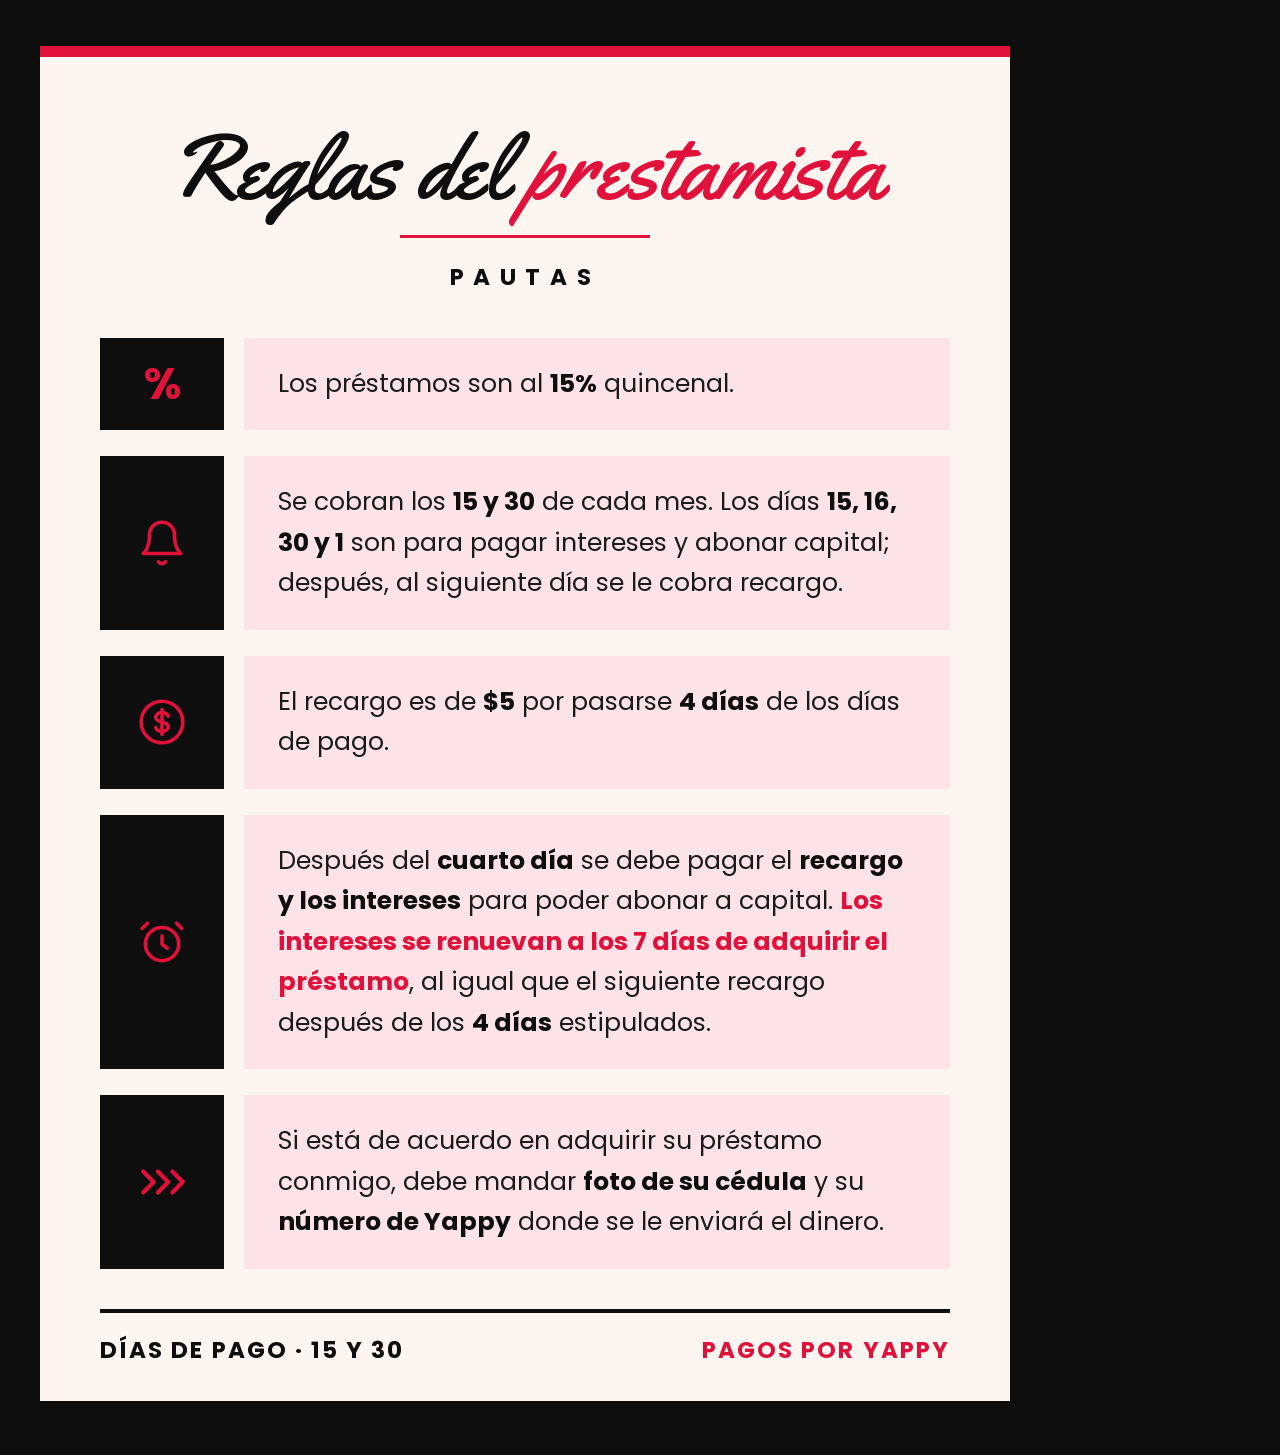
==== reglas-prestamista.html @ 77a9c2ee "Actualizar regla 4: los intereses se renuevan a los 7 días Se reemplaza el texto que indicaba la ren" ====
<!DOCTYPE html>
<html lang="es">
<head>
<meta charset="UTF-8">
<title>Reglas del prestamista</title>
<link rel="stylesheet" href="fonts-inline.css">
<style>
  :root{
    --rojo:#E0123C;
    --negro:#0E0E0E;
    --crema:#FCF5F0;
    --rosa:#FBE3E7;
  }
  *{box-sizing:border-box;margin:0;padding:0;}
  body{
    width:1050px;
    background:var(--negro);
    font-family:'Poppins',Arial,sans-serif;
    padding:46px 40px 54px;
  }
  .card{
    background:var(--crema);
    padding:0 0 34px;
  }
  .topbar{height:11px;background:var(--rojo);}
  header{padding:58px 70px 0;text-align:center;}
  h1{
    font-family:'Yellowtail',cursive;
    font-size:92px;
    font-weight:400;
    color:var(--negro);
    line-height:1.15;
    white-space:nowrap;
  }
  h1 em{font-style:normal;color:var(--rojo);}
  .rule{
    width:250px;height:3px;background:var(--rojo);
    margin:14px auto 22px;
  }
  .sub{
    font-size:23px;font-weight:700;letter-spacing:.42em;
    color:var(--negro);text-transform:uppercase;
  }
  .rules{padding:44px 60px 0;display:flex;flex-direction:column;gap:26px;}
  .row{display:flex;gap:20px;align-items:stretch;}
  .icon{
    flex:0 0 124px;background:var(--negro);
    display:flex;align-items:center;justify-content:center;
  }
  .icon svg{width:50px;height:50px;}
  .icon .pct{font-size:44px;font-weight:700;color:var(--rojo);line-height:1;}
  .text{
    flex:1;background:var(--rosa);
    padding:26px 34px;
    font-size:25px;line-height:1.62;color:#1A1A1A;
  }
  .text b{font-weight:700;color:#0E0E0E;}
  .text .rojo{color:var(--rojo);font-weight:700;}
  footer{margin:40px 60px 0;border-top:4px solid var(--negro);padding-top:20px;
    display:flex;justify-content:space-between;align-items:center;}
  footer .izq{font-size:23px;font-weight:700;letter-spacing:.09em;color:var(--negro);}
  footer .der{font-size:23px;font-weight:700;letter-spacing:.09em;color:var(--rojo);}
</style>
</head>
<body>
<div class="card">
  <div class="topbar"></div>

  <header>
    <h1>Reglas del <em>prestamista</em></h1>
    <div class="rule"></div>
    <div class="sub">Pautas</div>
  </header>

  <section class="rules">

    <div class="row">
      <div class="icon"><span class="pct">%</span></div>
      <div class="text">Los préstamos son al <b>15%</b> quincenal.</div>
    </div>

    <div class="row">
      <div class="icon">
        <svg viewBox="0 0 24 24" fill="none" stroke="#E0123C" stroke-width="1.7" stroke-linecap="round" stroke-linejoin="round">
          <path d="M18 8A6 6 0 0 0 6 8c0 7-3 9-3 9h18s-3-2-3-9"/>
          <path d="M13.7 21a2 2 0 0 1-3.4 0"/>
        </svg>
      </div>
      <div class="text">Se cobran los <b>15 y 30</b> de cada mes. Los días <b>15, 16, 30 y 1</b> son para pagar intereses y abonar capital; después, al siguiente día se le cobra recargo.</div>
    </div>

    <div class="row">
      <div class="icon">
        <svg viewBox="0 0 24 24" fill="none" stroke="#E0123C" stroke-width="1.7" stroke-linecap="round" stroke-linejoin="round">
          <circle cx="12" cy="12" r="10"/>
          <path d="M12 6v12"/>
          <path d="M15 9.2c-.4-1-1.5-1.7-3-1.7-1.7 0-3 .9-3 2.2 0 1.4 1.2 1.9 3 2.3 1.8.4 3 .9 3 2.3 0 1.3-1.3 2.2-3 2.2-1.6 0-2.7-.7-3-1.8"/>
        </svg>
      </div>
      <div class="text">El recargo es de <b>$5</b> por pasarse <b>4 días</b> de los días de pago.</div>
    </div>

    <div class="row">
      <div class="icon">
        <svg viewBox="0 0 24 24" fill="none" stroke="#E0123C" stroke-width="1.7" stroke-linecap="round" stroke-linejoin="round">
          <circle cx="12" cy="13" r="8"/>
          <path d="M12 9v4l2.5 2"/>
          <path d="M5 3 2.5 5.5"/>
          <path d="m19 3 2.5 2.5"/>
        </svg>
      </div>
      <div class="text">Después del <b>cuarto día</b> se debe pagar el <b>recargo y los intereses</b> para poder abonar a capital. <span class="rojo">Los intereses se renuevan a los 7 días de adquirir el préstamo</span>, al igual que el siguiente recargo después de los <b>4 días</b> estipulados.</div>
    </div>

    <div class="row">
      <div class="icon">
        <svg viewBox="0 0 24 24" fill="none" stroke="#E0123C" stroke-width="2" stroke-linecap="round" stroke-linejoin="round">
          <path d="m3 7 5 5-5 5"/>
          <path d="m10 7 5 5-5 5"/>
          <path d="m17 7 5 5-5 5"/>
        </svg>
      </div>
      <div class="text">Si está de acuerdo en adquirir su préstamo conmigo, debe mandar <b>foto de su cédula</b> y su <b>número de Yappy</b> donde se le enviará el dinero.</div>
    </div>

  </section>

  <footer>
    <div class="izq">DÍAS DE PAGO · 15 Y 30</div>
    <div class="der">PAGOS POR YAPPY</div>
  </footer>
</div>
</body>
</html>
---- fonts-inline.css ----
/* devanagari */
@font-face {
  font-family: 'Poppins';
  font-style: normal;
  font-weight: 400;
  font-display: swap;
  src: url([data-uri]) format('woff2');
  unicode-range: U+0900-097F, U+1CD0-1CF9, U+200C-200D, U+20A8, U+20B9, U+20F0, U+25CC, U+A830-A839, U+A8E0-A8FF, U+11B00-11B09;
}
/* latin-ext */
@font-face {
  font-family: 'Poppins';
  font-style: normal;
  font-weight: 400;
  font-display: swap;
  src: url([data-uri]) format('woff2');
  unicode-range: U+0100-02BA, U+02BD-02C5, U+02C7-02CC, U+02CE-02D7, U+02DD-02FF, U+0304, U+0308, U+0329, U+1D00-1DBF, U+1E00-1E9F, U+1EF2-1EFF, U+2020, U+20A0-20AB, U+20AD-20C0, U+2113, U+2C60-2C7F, U+A720-A7FF;
}
/* latin */
@font-face {
  font-family: 'Poppins';
  font-style: normal;
  font-weight: 400;
  font-display: swap;
  src: url([data-uri]) format('woff2');
  unicode-range: U+0000-00FF, U+0131, U+0152-0153, U+02BB-02BC, U+02C6, U+02DA, U+02DC, U+0304, U+0308, U+0329, U+2000-206F, U+20AC, U+2122, U+2191, U+2193, U+2212, U+2215, U+FEFF, U+FFFD;
}
/* devanagari */
@font-face {
  font-family: 'Poppins';
  font-style: normal;
  font-weight: 600;
  font-display: swap;
  src: url([data-uri]) format('woff2');
  unicode-range: U+0900-097F, U+1CD0-1CF9, U+200C-200D, U+20A8, U+20B9, U+20F0, U+25CC, U+A830-A839, U+A8E0-A8FF, U+11B00-11B09;
}
/* latin-ext */
@font-face {
  font-family: 'Poppins';
  font-style: normal;
  font-weight: 600;
  font-display: swap;
  src: url([data-uri]) format('woff2');
  unicode-range: U+0100-02BA, U+02BD-02C5, U+02C7-02CC, U+02CE-02D7, U+02DD-02FF, U+0304, U+0308, U+0329, U+1D00-1DBF, U+1E00-1E9F, U+1EF2-1EFF, U+2020, U+20A0-20AB, U+20AD-20C0, U+2113, U+2C60-2C7F, U+A720-A7FF;
}
/* latin */
@font-face {
  font-family: 'Poppins';
  font-style: normal;
  font-weight: 600;
  font-display: swap;
  src: url([data-uri]) format('woff2');
  unicode-range: U+0000-00FF, U+0131, U+0152-0153, U+02BB-02BC, U+02C6, U+02DA, U+02DC, U+0304, U+0308, U+0329, U+2000-206F, U+20AC, U+2122, U+2191, U+2193, U+2212, U+2215, U+FEFF, U+FFFD;
}
/* devanagari */
@font-face {
  font-family: 'Poppins';
  font-style: normal;
  font-weight: 700;
  font-display: swap;
  src: url([data-uri]) format('woff2');
  unicode-range: U+0900-097F, U+1CD0-1CF9, U+200C-200D, U+20A8, U+20B9, U+20F0, U+25CC, U+A830-A839, U+A8E0-A8FF, U+11B00-11B09;
}
/* latin-ext */
@font-face {
  font-family: 'Poppins';
  font-style: normal;
  font-weight: 700;
  font-display: swap;
  src: url([data-uri]) format('woff2');
  unicode-range: U+0100-02BA, U+02BD-02C5, U+02C7-02CC, U+02CE-02D7, U+02DD-02FF, U+0304, U+0308, U+0329, U+1D00-1DBF, U+1E00-1E9F, U+1EF2-1EFF, U+2020, U+20A0-20AB, U+20AD-20C0, U+2113, U+2C60-2C7F, U+A720-A7FF;
}
/* latin */
@font-face {
  font-family: 'Poppins';
  font-style: normal;
  font-weight: 700;
  font-display: swap;
  src: url([data-uri]) format('woff2');
  unicode-range: U+0000-00FF, U+0131, U+0152-0153, U+02BB-02BC, U+02C6, U+02DA, U+02DC, U+0304, U+0308, U+0329, U+2000-206F, U+20AC, U+2122, U+2191, U+2193, U+2212, U+2215, U+FEFF, U+FFFD;
}
/* latin-ext */
@font-face {
  font-family: 'Yellowtail';
  font-style: normal;
  font-weight: 400;
  font-display: swap;
  src: url([data-uri]) format('woff2');
  unicode-range: U+0100-02BA, U+02BD-02C5, U+02C7-02CC, U+02CE-02D7, U+02DD-02FF, U+0304, U+0308, U+0329, U+1D00-1DBF, U+1E00-1E9F, U+1EF2-1EFF, U+2020, U+20A0-20AB, U+20AD-20C0, U+2113, U+2C60-2C7F, U+A720-A7FF;
}
/* latin */
@font-face {
  font-family: 'Yellowtail';
  font-style: normal;
  font-weight: 400;
  font-display: swap;
  src: url([data-uri]) format('woff2');
  unicode-range: U+0000-00FF, U+0131, U+0152-0153, U+02BB-02BC, U+02C6, U+02DA, U+02DC, U+0304, U+0308, U+0329, U+2000-206F, U+20AC, U+2122, U+2191, U+2193, U+2212, U+2215, U+FEFF, U+FFFD;
}
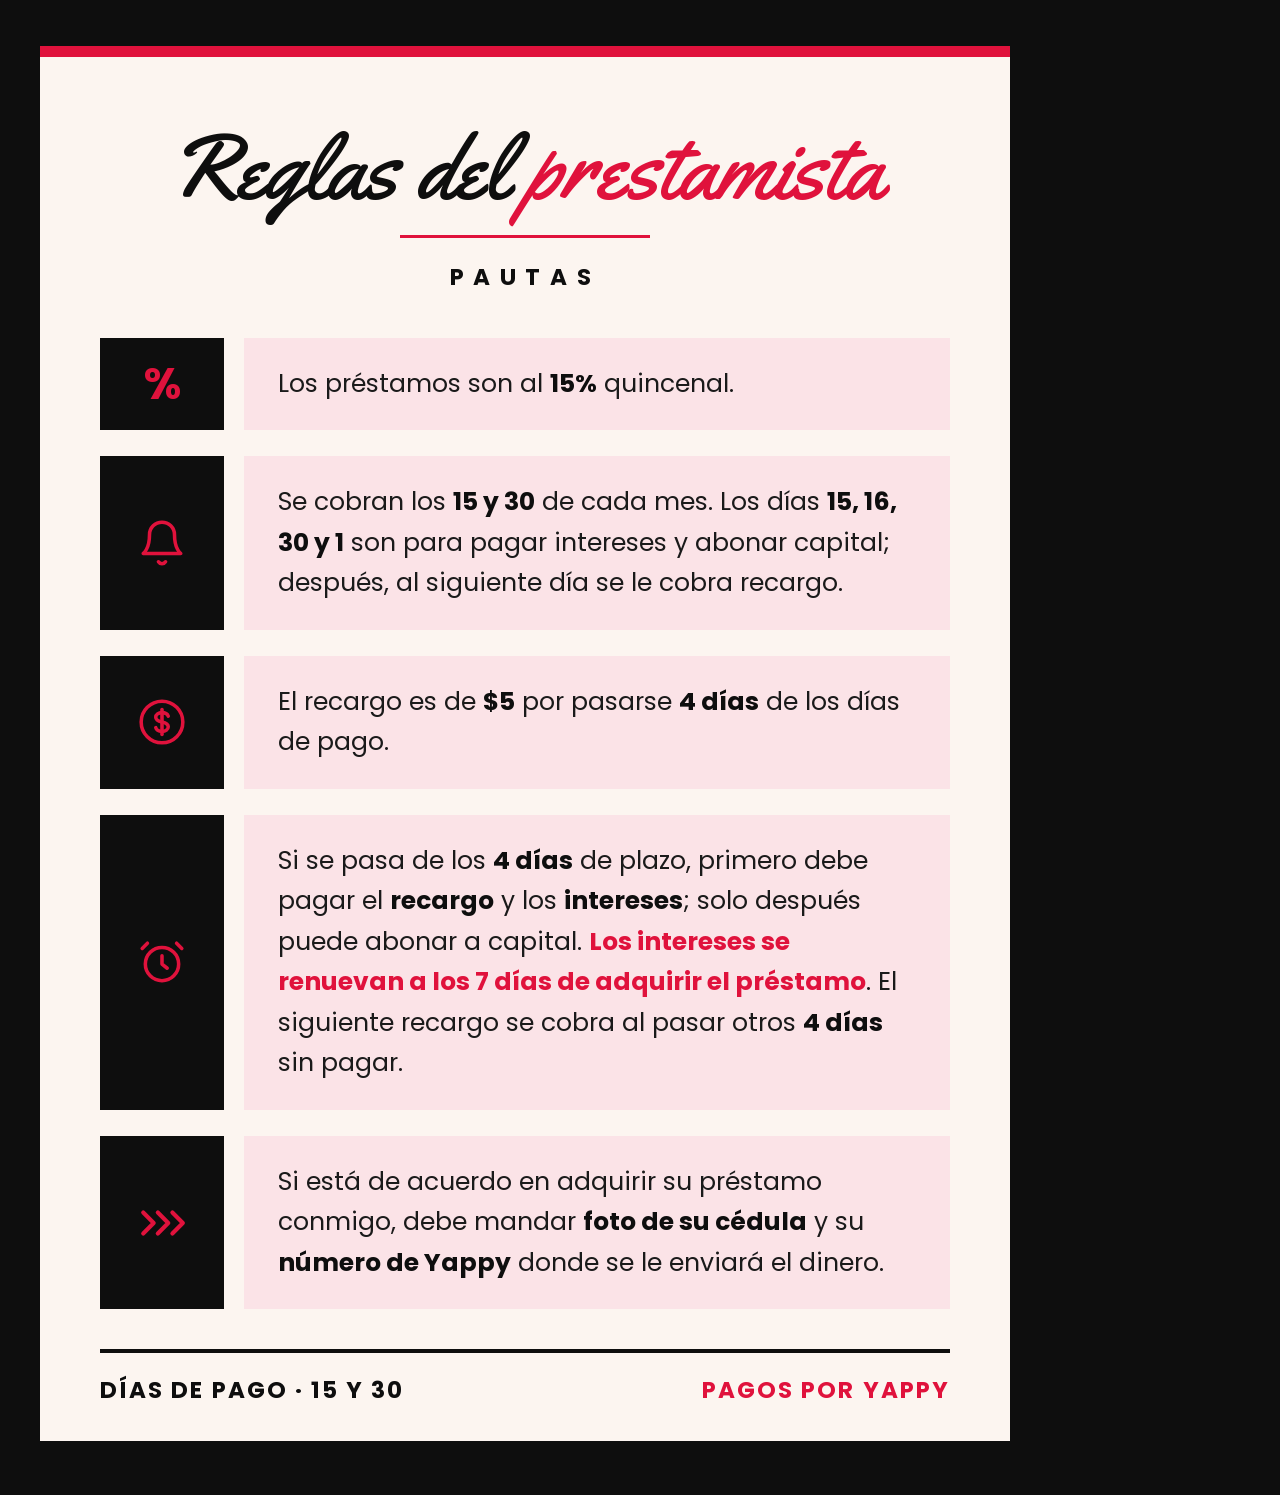
==== commit f09abcc6: "Reescribir la regla 4 en lenguaje más claro Se reformula el cuarto punto en frases cortas y en orden" ====
--- a/reglas-prestamista.html
+++ b/reglas-prestamista.html
@@ -109,7 +109,7 @@
           <path d="m19 3 2.5 2.5"/>
         </svg>
       </div>
-      <div class="text">Después del <b>cuarto día</b> se debe pagar el <b>recargo y los intereses</b> para poder abonar a capital. <span class="rojo">Los intereses se renuevan a los 7 días de adquirir el préstamo</span>, al igual que el siguiente recargo después de los <b>4 días</b> estipulados.</div>
+      <div class="text">Si se pasa de los <b>4 días</b> de plazo, primero debe pagar el <b>recargo</b> y los <b>intereses</b>; solo después puede abonar a capital. <span class="rojo">Los intereses se renuevan a los 7 días de adquirir el préstamo</span>. El siguiente recargo se cobra al pasar otros <b>4 días</b> sin pagar.</div>
     </div>
 
     <div class="row">
